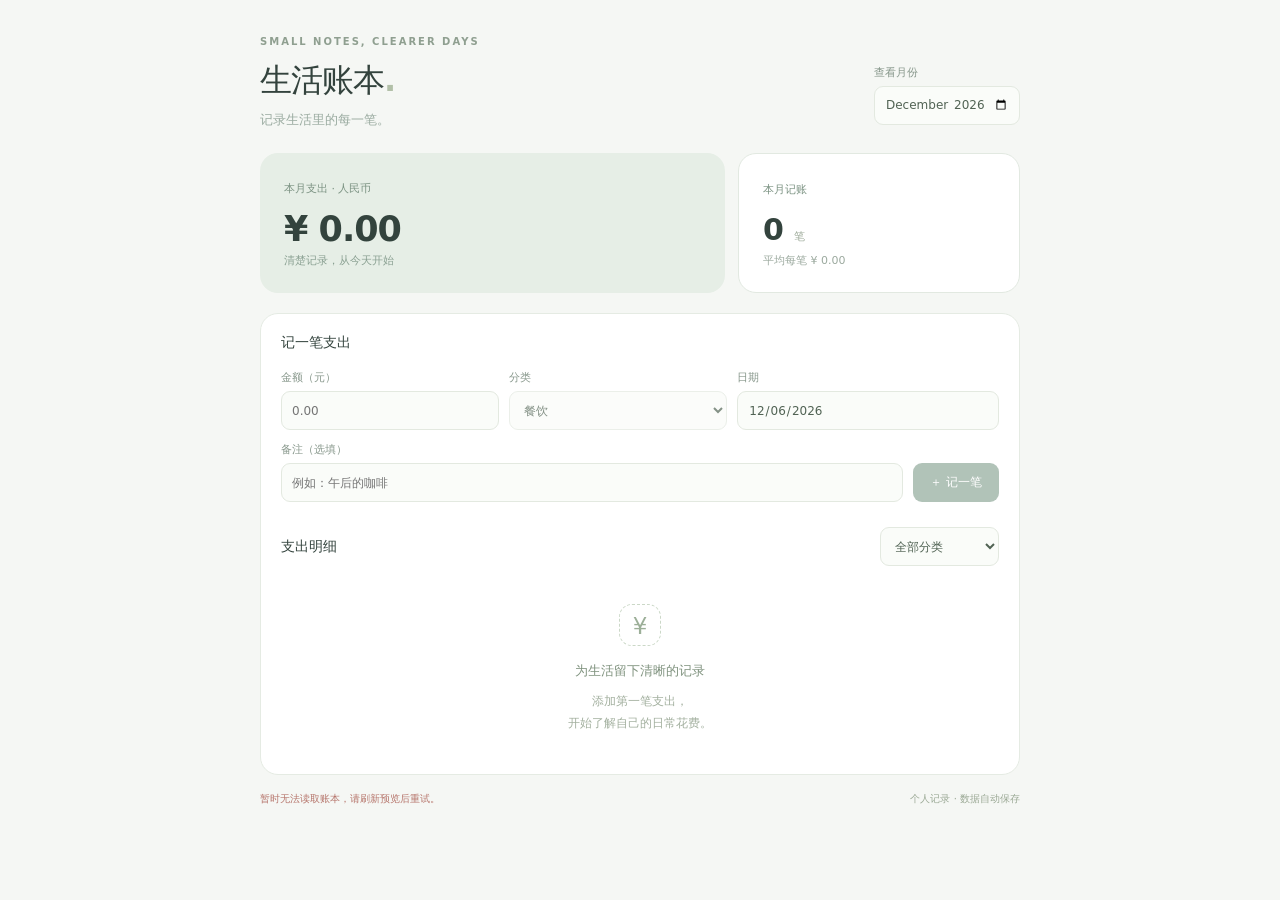
==== app/templates/expenses.html @ 15f4bcc0 "Prepare Atoms demo for GitHub and deployment" ====
<!doctype html>
<html lang="zh-CN"><head><meta charset="utf-8"><meta name="viewport" content="width=device-width,initial-scale=1"><title>生活账本</title>
<style>
:root{font-family:system-ui,-apple-system,BlinkMacSystemFont,"Segoe UI",sans-serif;color:#33433d;background:#f5f7f4;font-synthesis:none}*{box-sizing:border-box}body{margin:0;padding:36px 22px}main{max-width:760px;margin:auto}.eyebrow{font-size:10px;letter-spacing:2px;font-weight:650;color:#8f9f90}header{display:flex;align-items:center;justify-content:space-between;gap:14px}h1{font-size:32px;letter-spacing:-1px;margin:12px 0 8px;font-weight:630}header p{font-size:13px;color:#9aaba0;margin:0 0 24px}.month-picker{width:146px}.overview{display:grid;grid-template-columns:1.65fr 1fr;gap:13px;margin-bottom:20px}.balance{border-radius:18px;background:#e6eee6;padding:24px}.balance small,.summary small{font-size:11px;color:#7b9282}.money{font-size:35px;font-weight:560;letter-spacing:-1px;margin:13px 0 4px;overflow-wrap:anywhere}.balance p{margin:0;color:#8aa092;font-size:11px}.summary{border:1px solid #e2e9e1;border-radius:18px;background:#fff;padding:24px}.summary strong{font-size:30px;font-weight:550;display:block;margin:15px 0 6px}.summary p{font-size:11px;color:#9ba99e;margin:0}.card{background:white;border:1px solid #e5ebe3;border-radius:18px;padding:20px}h2{font-size:14px;font-weight:600;margin:0 0 18px}.form-row{display:grid;grid-template-columns:1fr 1fr 1.2fr;gap:10px}.note-row{display:flex;gap:10px;margin-top:12px;align-items:end}.note-row .field{flex:1;min-width:0}label{display:block;font-size:11px;color:#87978b;margin-bottom:6px}input,select{font:inherit;font-size:12px;background:#fafcf9;color:#516354;border:1px solid #e3e9e0;border-radius:9px;height:39px;padding:8px 10px;width:100%;min-width:0}button{font:inherit;font-size:12px;cursor:pointer;border:0;border-radius:9px;padding:11px 17px;background:#668874;color:white}button:disabled{opacity:.5;cursor:wait}button:focus-visible,input:focus-visible,select:focus-visible{outline:2px solid #95bca1;outline-offset:3px}.history{display:flex;align-items:center;justify-content:space-between;margin:25px 0 13px}.history h2{margin:0}.history select{width:119px}.records{list-style:none;padding:0;margin:0}.record{display:flex;align-items:center;gap:11px;padding:14px 0;border-bottom:1px solid #edf1ea}.record:last-child{border:0}.category-icon{width:35px;height:35px;flex:none;display:grid;place-items:center;border-radius:11px;background:#edf2e9;color:#84a085;font-size:12px}.record-body{flex:1;min-width:0}.record-title{font-size:13px;color:#57645a;overflow-wrap:anywhere}.record-meta{font-size:10px;color:#a5afa5;margin-top:5px}.record-amount{font-size:14px;color:#5f7564;white-space:nowrap;font-variant-numeric:tabular-nums}.remove{padding:6px 7px;background:transparent;color:#abb5aa;font-size:10px}.remove:hover{color:#b67871}.empty{text-align:center;padding:25px 12px 13px;color:#a3b09f;font-size:12px;line-height:1.9}.empty .glyph{display:grid;place-items:center;width:42px;height:42px;margin:0 auto 13px;font-size:23px;border:1px dashed #cbd8c7;border-radius:13px;color:#9caf98}.empty strong{font-weight:500;color:#7f927e;display:block;font-size:13px}.empty p{margin:6px 0}#notice{font-size:12px;color:#b37a69;margin:9px 0 0}footer{display:flex;justify-content:space-between;gap:8px;font-size:10px;color:#9ba995;margin:17px 0;flex-wrap:wrap}.error{color:#b6756b}#retry{font-size:10px;background:transparent;color:#aa7668;padding:0 4px}[hidden]{display:none!important}@media(max-width:500px){body{padding:24px 14px}h1{font-size:28px}.month-picker{width:125px}.overview{gap:9px}.balance,.summary{padding:19px 15px}.money{font-size:28px}.card{padding:16px}.form-row{grid-template-columns:1fr 1fr}.form-row .field:last-child{grid-column:1/-1}.record{gap:8px}.record-amount{font-size:12px}.remove{padding:5px}.category-icon{width:29px;height:29px}}
</style></head><body><main>
<header><div><div class="eyebrow">SMALL NOTES, CLEARER DAYS</div><h1>生活账本<span style="color:#b2c0a8">.</span></h1><p>记录生活里的每一笔。</p></div><div class="month-picker"><label for="month">查看月份</label><input id="month" type="month" aria-label="查看月份"></div></header>
<section class="overview" aria-label="月度统计"><div class="balance"><small>本月支出 · 人民币</small><div class="money" id="total">¥ 0.00</div><p id="summary-period">清楚记录，从今天开始</p></div><div class="summary"><small>本月记账</small><strong id="count">0 <span style="font-size:11px;color:#9daa99">笔</span></strong><p id="average">平均每笔 ¥ 0.00</p></div></section>
<section class="card"><h2>记一笔支出</h2><form id="expense-form"><div class="form-row"><div class="field"><label for="amount">金额（元）</label><input id="amount" type="number" min="0.01" max="999999.99" step="0.01" placeholder="0.00" required disabled></div><div class="field"><label for="category">分类</label><select id="category" disabled><option>餐饮</option><option>交通</option><option>购物</option><option>居住</option><option>娱乐</option><option>其他</option></select></div><div class="field"><label for="date">日期</label><input id="date" type="date" required disabled></div></div><div class="note-row"><div class="field"><label for="note">备注（选填）</label><input id="note" maxlength="80" placeholder="例如：午后的咖啡" disabled></div><button id="add" disabled>＋ 记一笔</button></div></form><p id="notice" role="alert"></p>
<div class="history"><h2>支出明细 <span id="filter-count" style="font-size:11px;font-weight:400;color:#a3afa0"></span></h2><select id="filter" aria-label="按分类筛选"><option value="all">全部分类</option><option>餐饮</option><option>交通</option><option>购物</option><option>居住</option><option>娱乐</option><option>其他</option></select></div><ul id="records" class="records" aria-label="支出记录"></ul><div id="empty" class="empty"><div class="glyph">¥</div><strong>为生活留下清晰的记录</strong><p>添加第一笔支出，<br>开始了解自己的日常花费。</p></div></section>
<footer><span><span id="status" role="status">正在准备你的账本…</span><button id="retry" hidden type="button">重试保存</button></span><span>个人记录 · 数据自动保存</span></footer>
</main><script>
document.addEventListener('DOMContentLoaded',async()=>{
  const $=selector=>document.querySelector(selector), categories=['餐饮','交通','购物','居住','娱乐','其他'];
  const day=date=>`${date.getFullYear()}-${String(date.getMonth()+1).padStart(2,'0')}-${String(date.getDate()).padStart(2,'0')}`;
  const money=cents=>(cents/100).toLocaleString('zh-CN',{minimumFractionDigits:2,maximumFractionDigits:2});
  let expenses=[], ready=false, saveQueue=Promise.resolve(), revision=0;
  $('#date').value=day(new Date()); $('#month').value=day(new Date()).slice(0,7);
  function setStatus(text,failed=false){$('#status').textContent=text;$('#status').classList.toggle('error',failed);$('#retry').hidden=!failed||!ready;}
  function persist(){
    const serialized=JSON.stringify({expenses}),current=++revision;setStatus('正在保存…');
    saveQueue=saveQueue.catch(()=>{}).then(()=>window.demoStorage.save(JSON.parse(serialized)));
    saveQueue.then(()=>{if(current===revision)setStatus('已自动保存');},()=>{if(current===revision)setStatus('更改尚未保存，请重试。',true);});
  }
  function validDate(value){
    if(typeof value!=='string'||!/^\d{4}-\d{2}-\d{2}$/.test(value))return false;
    const parsed=new Date(`${value}T12:00:00`);return Number.isFinite(parsed.getTime())&&day(parsed)===value;
  }
  function render(){
    const month=$('#month').value, category=$('#filter').value;
    const monthly=expenses.filter(e=>e.date.slice(0,7)===month), total=monthly.reduce((sum,e)=>sum+e.cents,0);
    $('#total').textContent=`¥ ${money(total)}`;$('#count').textContent=`${monthly.length} 笔`;$('#average').textContent=`平均每笔 ¥ ${money(monthly.length?Math.round(total/monthly.length):0)}`;
    $('#summary-period').textContent=month?`${month.replace('-',' 年 ')} 月 · 全部分类`:'请选择查看月份';
    const shown=monthly.filter(e=>category==='all'||e.category===category).sort((a,b)=>b.date.localeCompare(a.date)||b.created-a.created);
    $('#filter-count').textContent=category==='all'?'':`· ${category} ¥ ${money(shown.reduce((sum,e)=>sum+e.cents,0))}`;
    $('#records').replaceChildren();$('#empty').hidden=shown.length>0;
    $('#empty strong').textContent=category==='all'?'这个月还没有记录':`这个月还没有${category}支出`;
    $('#empty p').textContent=category==='all'?'记下第一笔支出，让每一笔都清清楚楚。':'可以切换分类查看其他记录。';
    for(const expense of shown){
      const li=document.createElement('li');li.className='record';
      const icon=document.createElement('div');icon.className='category-icon';icon.textContent=expense.category.slice(0,1);icon.setAttribute('aria-hidden','true');
      const body=document.createElement('div');body.className='record-body';
      const title=document.createElement('div');title.className='record-title';title.textContent=expense.note||expense.category;
      const meta=document.createElement('div');meta.className='record-meta';meta.textContent=`${expense.date} · ${expense.category}`;body.append(title,meta);
      const amount=document.createElement('div');amount.className='record-amount';amount.textContent=`− ¥ ${money(expense.cents)}`;
      const remove=document.createElement('button');remove.type='button';remove.className='remove';remove.textContent='删除';remove.setAttribute('aria-label',`删除 ${expense.date} ${expense.note||expense.category} ${money(expense.cents)} 元`);
      remove.addEventListener('click',()=>{expenses=expenses.filter(e=>e.id!==expense.id);$('#notice').textContent='';render();persist();});
      li.append(icon,body,amount,remove);$('#records').append(li);
    }
  }
  $('#expense-form').addEventListener('submit',event=>{
    event.preventDefault();if(!ready)return;
    const value=$('#amount').value.trim(),numeric=Number(value),date=$('#date').value,category=$('#category').value;
    // Convert the decimal string to integer cents to avoid repeated float errors.
    if(!/^\d+(?:\.\d{1,2})?$/.test(value)||!Number.isFinite(numeric)||numeric<=0||numeric>999999.99){$('#notice').textContent='请输入 0.01 至 999999.99 元之间的金额，最多两位小数。';return;}
    if(!validDate(date)||!categories.includes(category)){$('#notice').textContent='请选择有效的日期和分类。';return;}
    const [whole,fraction='']=value.split('.'),cents=Number(whole)*100+Number(fraction.padEnd(2,'0'));
    const next=[...expenses,{id:crypto.randomUUID(),cents,category,date,note:$('#note').value.trim(),created:Date.now()}];
    if(new TextEncoder().encode(JSON.stringify({expenses:next})).length>19000){$('#notice').textContent='账本空间已满，请先删除不再需要的记录。';return;}
    expenses=next;$('#month').value=date.slice(0,7);$('#filter').value='all';$('#amount').value='';$('#note').value='';$('#notice').textContent='';render();persist();$('#amount').focus();
  });
  $('#month').addEventListener('change',render);$('#filter').addEventListener('change',render);$('#retry').addEventListener('click',persist);
  try{
    const saved=await window.demoStorage.load();
    expenses=Array.isArray(saved?.expenses)?saved.expenses.filter(e=>e&&typeof e.id==='string'&&Number.isSafeInteger(e.cents)&&e.cents>0&&e.cents<=99999999&&validDate(e.date)&&categories.includes(e.category)).map(e=>({id:e.id,cents:e.cents,date:e.date,category:e.category,note:typeof e.note==='string'?e.note.slice(0,80):'',created:Number.isFinite(e.created)?e.created:0})):[];
    ready=true;document.querySelectorAll('#expense-form input,#expense-form select,#expense-form button').forEach(el=>el.disabled=false);setStatus('数据会自动保存');render();
  }catch(error){setStatus('暂时无法读取账本，请刷新预览后重试。',true);}
});
</script></body></html>
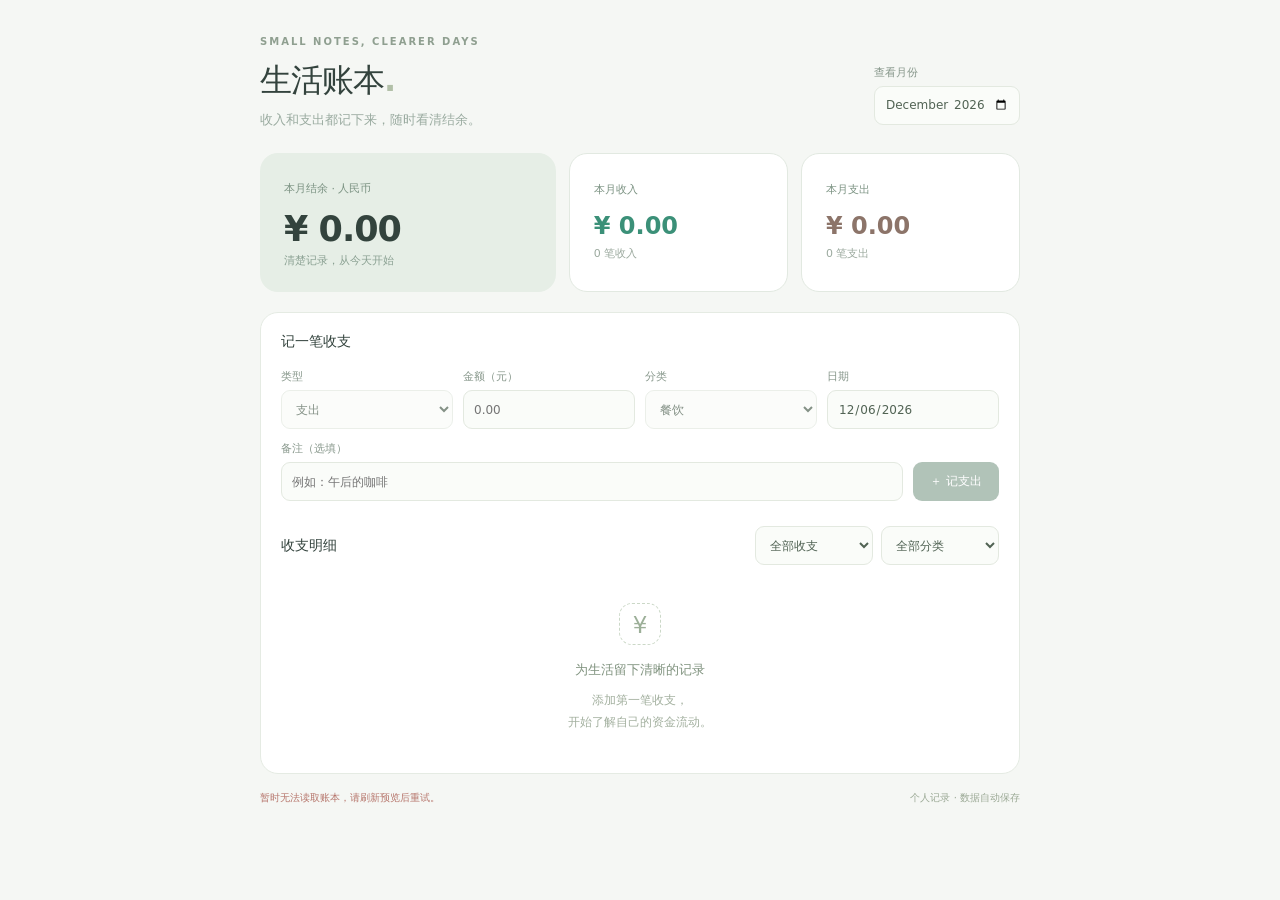
==== commit ed242b23: "Improve local templates and project cleanup" ====
--- a/app/templates/expenses.html
+++ b/app/templates/expenses.html
@@ -2,19 +2,32 @@
 <html lang="zh-CN"><head><meta charset="utf-8"><meta name="viewport" content="width=device-width,initial-scale=1"><title>生活账本</title>
 <style>
 :root{font-family:system-ui,-apple-system,BlinkMacSystemFont,"Segoe UI",sans-serif;color:#33433d;background:#f5f7f4;font-synthesis:none}*{box-sizing:border-box}body{margin:0;padding:36px 22px}main{max-width:760px;margin:auto}.eyebrow{font-size:10px;letter-spacing:2px;font-weight:650;color:#8f9f90}header{display:flex;align-items:center;justify-content:space-between;gap:14px}h1{font-size:32px;letter-spacing:-1px;margin:12px 0 8px;font-weight:630}header p{font-size:13px;color:#9aaba0;margin:0 0 24px}.month-picker{width:146px}.overview{display:grid;grid-template-columns:1.65fr 1fr;gap:13px;margin-bottom:20px}.balance{border-radius:18px;background:#e6eee6;padding:24px}.balance small,.summary small{font-size:11px;color:#7b9282}.money{font-size:35px;font-weight:560;letter-spacing:-1px;margin:13px 0 4px;overflow-wrap:anywhere}.balance p{margin:0;color:#8aa092;font-size:11px}.summary{border:1px solid #e2e9e1;border-radius:18px;background:#fff;padding:24px}.summary strong{font-size:30px;font-weight:550;display:block;margin:15px 0 6px}.summary p{font-size:11px;color:#9ba99e;margin:0}.card{background:white;border:1px solid #e5ebe3;border-radius:18px;padding:20px}h2{font-size:14px;font-weight:600;margin:0 0 18px}.form-row{display:grid;grid-template-columns:1fr 1fr 1.2fr;gap:10px}.note-row{display:flex;gap:10px;margin-top:12px;align-items:end}.note-row .field{flex:1;min-width:0}label{display:block;font-size:11px;color:#87978b;margin-bottom:6px}input,select{font:inherit;font-size:12px;background:#fafcf9;color:#516354;border:1px solid #e3e9e0;border-radius:9px;height:39px;padding:8px 10px;width:100%;min-width:0}button{font:inherit;font-size:12px;cursor:pointer;border:0;border-radius:9px;padding:11px 17px;background:#668874;color:white}button:disabled{opacity:.5;cursor:wait}button:focus-visible,input:focus-visible,select:focus-visible{outline:2px solid #95bca1;outline-offset:3px}.history{display:flex;align-items:center;justify-content:space-between;margin:25px 0 13px}.history h2{margin:0}.history select{width:119px}.records{list-style:none;padding:0;margin:0}.record{display:flex;align-items:center;gap:11px;padding:14px 0;border-bottom:1px solid #edf1ea}.record:last-child{border:0}.category-icon{width:35px;height:35px;flex:none;display:grid;place-items:center;border-radius:11px;background:#edf2e9;color:#84a085;font-size:12px}.record-body{flex:1;min-width:0}.record-title{font-size:13px;color:#57645a;overflow-wrap:anywhere}.record-meta{font-size:10px;color:#a5afa5;margin-top:5px}.record-amount{font-size:14px;color:#5f7564;white-space:nowrap;font-variant-numeric:tabular-nums}.remove{padding:6px 7px;background:transparent;color:#abb5aa;font-size:10px}.remove:hover{color:#b67871}.empty{text-align:center;padding:25px 12px 13px;color:#a3b09f;font-size:12px;line-height:1.9}.empty .glyph{display:grid;place-items:center;width:42px;height:42px;margin:0 auto 13px;font-size:23px;border:1px dashed #cbd8c7;border-radius:13px;color:#9caf98}.empty strong{font-weight:500;color:#7f927e;display:block;font-size:13px}.empty p{margin:6px 0}#notice{font-size:12px;color:#b37a69;margin:9px 0 0}footer{display:flex;justify-content:space-between;gap:8px;font-size:10px;color:#9ba995;margin:17px 0;flex-wrap:wrap}.error{color:#b6756b}#retry{font-size:10px;background:transparent;color:#aa7668;padding:0 4px}[hidden]{display:none!important}@media(max-width:500px){body{padding:24px 14px}h1{font-size:28px}.month-picker{width:125px}.overview{gap:9px}.balance,.summary{padding:19px 15px}.money{font-size:28px}.card{padding:16px}.form-row{grid-template-columns:1fr 1fr}.form-row .field:last-child{grid-column:1/-1}.record{gap:8px}.record-amount{font-size:12px}.remove{padding:5px}.category-icon{width:29px;height:29px}}
+</style><style>
+.overview{grid-template-columns:1.35fr 1fr 1fr}.summary strong{font-size:24px;white-space:nowrap;font-variant-numeric:tabular-nums}.summary.income strong{color:#3b9078}.summary.expense strong{color:#8c7469}.balance.negative .money{color:#b7766b}.form-row{grid-template-columns:repeat(4,minmax(0,1fr))}.history{gap:12px;flex-wrap:wrap}.history-filters{display:flex;gap:8px}.history-filters select{width:118px}.record.income .category-icon{background:#e4f2eb;color:#3b9078}.record.income .record-amount{color:#32856e}.record.expense .record-amount{color:#9b7167}
+@media(max-width:650px){.overview{grid-template-columns:repeat(2,minmax(0,1fr))}.overview .balance{grid-column:1/-1}.summary strong{font-size:21px}.history-filters{width:100%}.history-filters select{flex:1}.form-row{grid-template-columns:repeat(2,minmax(0,1fr))}.form-row .field:last-child{grid-column:auto}}
 </style></head><body><main>
-<header><div><div class="eyebrow">SMALL NOTES, CLEARER DAYS</div><h1>生活账本<span style="color:#b2c0a8">.</span></h1><p>记录生活里的每一笔。</p></div><div class="month-picker"><label for="month">查看月份</label><input id="month" type="month" aria-label="查看月份"></div></header>
-<section class="overview" aria-label="月度统计"><div class="balance"><small>本月支出 · 人民币</small><div class="money" id="total">¥ 0.00</div><p id="summary-period">清楚记录，从今天开始</p></div><div class="summary"><small>本月记账</small><strong id="count">0 <span style="font-size:11px;color:#9daa99">笔</span></strong><p id="average">平均每笔 ¥ 0.00</p></div></section>
-<section class="card"><h2>记一笔支出</h2><form id="expense-form"><div class="form-row"><div class="field"><label for="amount">金额（元）</label><input id="amount" type="number" min="0.01" max="999999.99" step="0.01" placeholder="0.00" required disabled></div><div class="field"><label for="category">分类</label><select id="category" disabled><option>餐饮</option><option>交通</option><option>购物</option><option>居住</option><option>娱乐</option><option>其他</option></select></div><div class="field"><label for="date">日期</label><input id="date" type="date" required disabled></div></div><div class="note-row"><div class="field"><label for="note">备注（选填）</label><input id="note" maxlength="80" placeholder="例如：午后的咖啡" disabled></div><button id="add" disabled>＋ 记一笔</button></div></form><p id="notice" role="alert"></p>
-<div class="history"><h2>支出明细 <span id="filter-count" style="font-size:11px;font-weight:400;color:#a3afa0"></span></h2><select id="filter" aria-label="按分类筛选"><option value="all">全部分类</option><option>餐饮</option><option>交通</option><option>购物</option><option>居住</option><option>娱乐</option><option>其他</option></select></div><ul id="records" class="records" aria-label="支出记录"></ul><div id="empty" class="empty"><div class="glyph">¥</div><strong>为生活留下清晰的记录</strong><p>添加第一笔支出，<br>开始了解自己的日常花费。</p></div></section>
+<header><div><div class="eyebrow">SMALL NOTES, CLEARER DAYS</div><h1>生活账本<span style="color:#b2c0a8">.</span></h1><p>收入和支出都记下来，随时看清结余。</p></div><div class="month-picker"><label for="month">查看月份</label><input id="month" type="month" aria-label="查看月份"></div></header>
+<section class="overview" aria-label="月度统计"><div class="balance" id="balance-card"><small>本月结余 · 人民币</small><div class="money" id="net-total">¥ 0.00</div><p id="summary-period">清楚记录，从今天开始</p></div><div class="summary income"><small>本月收入</small><strong id="income-total">¥ 0.00</strong><p id="income-count">0 笔收入</p></div><div class="summary expense"><small>本月支出</small><strong id="total">¥ 0.00</strong><p id="expense-count">0 笔支出</p></div></section>
+<section class="card"><h2>记一笔收支</h2><form id="expense-form"><div class="form-row"><div class="field"><label for="kind">类型</label><select id="kind" disabled><option value="expense">支出</option><option value="income">收入</option></select></div><div class="field"><label for="amount">金额（元）</label><input id="amount" type="number" min="0.01" max="999999.99" step="0.01" placeholder="0.00" required disabled></div><div class="field"><label for="category">分类</label><select id="category" disabled><option>餐饮</option><option>交通</option><option>购物</option><option>居住</option><option>娱乐</option><option>其他</option></select></div><div class="field"><label for="date">日期</label><input id="date" type="date" required disabled></div></div><div class="note-row"><div class="field"><label for="note">备注（选填）</label><input id="note" maxlength="80" placeholder="例如：午后的咖啡" disabled></div><button id="add" disabled>＋ 记一笔</button></div></form><p id="notice" role="alert"></p>
+<div class="history"><h2>收支明细 <span id="filter-count" style="font-size:11px;font-weight:400;color:#a3afa0"></span></h2><div class="history-filters"><select id="type-filter" aria-label="按收支类型筛选"><option value="all">全部收支</option><option value="income">仅看收入</option><option value="expense">仅看支出</option></select><select id="filter" aria-label="按分类筛选"><option value="all">全部分类</option><option>餐饮</option><option>交通</option><option>购物</option><option>居住</option><option>娱乐</option><option>工资</option><option>奖金</option><option>兼职</option><option>投资</option><option>退款</option><option>其他</option></select></div></div><ul id="records" class="records" aria-label="收支记录"></ul><div id="empty" class="empty"><div class="glyph">¥</div><strong>为生活留下清晰的记录</strong><p>添加第一笔收支，<br>开始了解自己的资金流动。</p></div></section>
 <footer><span><span id="status" role="status">正在准备你的账本…</span><button id="retry" hidden type="button">重试保存</button></span><span>个人记录 · 数据自动保存</span></footer>
 </main><script>
 document.addEventListener('DOMContentLoaded',async()=>{
-  const $=selector=>document.querySelector(selector), categories=['餐饮','交通','购物','居住','娱乐','其他'];
+  const $=selector=>document.querySelector(selector);
+  const categories={expense:['餐饮','交通','购物','居住','娱乐','其他'],income:['工资','奖金','兼职','投资','退款','其他']};
   const day=date=>`${date.getFullYear()}-${String(date.getMonth()+1).padStart(2,'0')}-${String(date.getDate()).padStart(2,'0')}`;
   const money=cents=>(cents/100).toLocaleString('zh-CN',{minimumFractionDigits:2,maximumFractionDigits:2});
   let expenses=[], ready=false, saveQueue=Promise.resolve(), revision=0;
   $('#date').value=day(new Date()); $('#month').value=day(new Date()).slice(0,7);
+  $('#kind').value='expense'; $('#type-filter').value='all'; $('#filter').value='all';
+  function updateCategoryOptions(){
+    const kind=$('#kind').value==='income'?'income':'expense', select=$('#category');
+    const previous=select.value;
+    select.replaceChildren(...categories[kind].map(label=>{const option=document.createElement('option');option.value=label;option.textContent=label;return option;}));
+    select.value=categories[kind].includes(previous)?previous:categories[kind][0];
+    $('#add').textContent=kind==='income'?'＋ 记收入':'＋ 记支出';
+  }
+  updateCategoryOptions();
   function setStatus(text,failed=false){$('#status').textContent=text;$('#status').classList.toggle('error',failed);$('#retry').hidden=!failed||!ready;}
   function persist(){
     const serialized=JSON.stringify({expenses}),current=++revision;setStatus('正在保存…');
@@ -26,22 +39,27 @@
     const parsed=new Date(`${value}T12:00:00`);return Number.isFinite(parsed.getTime())&&day(parsed)===value;
   }
   function render(){
-    const month=$('#month').value, category=$('#filter').value;
-    const monthly=expenses.filter(e=>e.date.slice(0,7)===month), total=monthly.reduce((sum,e)=>sum+e.cents,0);
-    $('#total').textContent=`¥ ${money(total)}`;$('#count').textContent=`${monthly.length} 笔`;$('#average').textContent=`平均每笔 ¥ ${money(monthly.length?Math.round(total/monthly.length):0)}`;
-    $('#summary-period').textContent=month?`${month.replace('-',' 年 ')} 月 · 全部分类`:'请选择查看月份';
-    const shown=monthly.filter(e=>category==='all'||e.category===category).sort((a,b)=>b.date.localeCompare(a.date)||b.created-a.created);
-    $('#filter-count').textContent=category==='all'?'':`· ${category} ¥ ${money(shown.reduce((sum,e)=>sum+e.cents,0))}`;
+    const month=$('#month').value, category=$('#filter').value, type=$('#type-filter').value;
+    const monthly=expenses.filter(e=>e.date.slice(0,7)===month);
+    const income=monthly.filter(e=>e.type==='income'),outgo=monthly.filter(e=>e.type==='expense');
+    const incomeTotal=income.reduce((sum,e)=>sum+e.cents,0),expenseTotal=outgo.reduce((sum,e)=>sum+e.cents,0),net=incomeTotal-expenseTotal;
+    $('#net-total').textContent=`${net<0?'− ':''}¥ ${money(Math.abs(net))}`;
+    $('#balance-card').classList.toggle('negative',net<0);
+    $('#income-total').textContent=`¥ ${money(incomeTotal)}`;$('#income-count').textContent=`${income.length} 笔收入`;
+    $('#total').textContent=`¥ ${money(expenseTotal)}`;$('#expense-count').textContent=`${outgo.length} 笔支出`;
+    $('#summary-period').textContent=month?`${month.replace('-',' 年 ')} 月 · ${monthly.length} 笔记录`:'请选择查看月份';
+    const shown=monthly.filter(e=>(type==='all'||e.type===type)&&(category==='all'||e.category===category)).sort((a,b)=>b.date.localeCompare(a.date)||b.created-a.created);
+    $('#filter-count').textContent=(type==='all'&&category==='all')?'':`· ${shown.length} 笔`;
     $('#records').replaceChildren();$('#empty').hidden=shown.length>0;
-    $('#empty strong').textContent=category==='all'?'这个月还没有记录':`这个月还没有${category}支出`;
-    $('#empty p').textContent=category==='all'?'记下第一笔支出，让每一笔都清清楚楚。':'可以切换分类查看其他记录。';
+    $('#empty strong').textContent=(type==='all'&&category==='all')?'这个月还没有记录':'没有符合筛选条件的记录';
+    $('#empty p').textContent=(type==='all'&&category==='all')?'记下第一笔收支，让每一笔都清清楚楚。':'可以切换类型或分类查看其他记录。';
     for(const expense of shown){
-      const li=document.createElement('li');li.className='record';
+      const li=document.createElement('li');li.className=`record ${expense.type}`;
       const icon=document.createElement('div');icon.className='category-icon';icon.textContent=expense.category.slice(0,1);icon.setAttribute('aria-hidden','true');
       const body=document.createElement('div');body.className='record-body';
       const title=document.createElement('div');title.className='record-title';title.textContent=expense.note||expense.category;
-      const meta=document.createElement('div');meta.className='record-meta';meta.textContent=`${expense.date} · ${expense.category}`;body.append(title,meta);
-      const amount=document.createElement('div');amount.className='record-amount';amount.textContent=`− ¥ ${money(expense.cents)}`;
+      const meta=document.createElement('div');meta.className='record-meta';meta.textContent=`${expense.date} · ${expense.type==='income'?'收入':'支出'} · ${expense.category}`;body.append(title,meta);
+      const amount=document.createElement('div');amount.className='record-amount';amount.textContent=`${expense.type==='income'?'+':'−'} ¥ ${money(expense.cents)}`;
       const remove=document.createElement('button');remove.type='button';remove.className='remove';remove.textContent='删除';remove.setAttribute('aria-label',`删除 ${expense.date} ${expense.note||expense.category} ${money(expense.cents)} 元`);
       remove.addEventListener('click',()=>{expenses=expenses.filter(e=>e.id!==expense.id);$('#notice').textContent='';render();persist();});
       li.append(icon,body,amount,remove);$('#records').append(li);
@@ -49,19 +67,19 @@
   }
   $('#expense-form').addEventListener('submit',event=>{
     event.preventDefault();if(!ready)return;
-    const value=$('#amount').value.trim(),numeric=Number(value),date=$('#date').value,category=$('#category').value;
+    const value=$('#amount').value.trim(),numeric=Number(value),date=$('#date').value,category=$('#category').value,type=$('#kind').value;
     // Convert the decimal string to integer cents to avoid repeated float errors.
     if(!/^\d+(?:\.\d{1,2})?$/.test(value)||!Number.isFinite(numeric)||numeric<=0||numeric>999999.99){$('#notice').textContent='请输入 0.01 至 999999.99 元之间的金额，最多两位小数。';return;}
-    if(!validDate(date)||!categories.includes(category)){$('#notice').textContent='请选择有效的日期和分类。';return;}
+    if(!validDate(date)||!categories[type]?.includes(category)){$('#notice').textContent='请选择有效的日期和分类。';return;}
     const [whole,fraction='']=value.split('.'),cents=Number(whole)*100+Number(fraction.padEnd(2,'0'));
-    const next=[...expenses,{id:crypto.randomUUID(),cents,category,date,note:$('#note').value.trim(),created:Date.now()}];
+    const next=[...expenses,{id:crypto.randomUUID(),cents,category,date,note:$('#note').value.trim(),created:Date.now(),type}];
     if(new TextEncoder().encode(JSON.stringify({expenses:next})).length>19000){$('#notice').textContent='账本空间已满，请先删除不再需要的记录。';return;}
-    expenses=next;$('#month').value=date.slice(0,7);$('#filter').value='all';$('#amount').value='';$('#note').value='';$('#notice').textContent='';render();persist();$('#amount').focus();
+    expenses=next;$('#month').value=date.slice(0,7);$('#filter').value='all';$('#type-filter').value='all';$('#amount').value='';$('#note').value='';$('#notice').textContent='';render();persist();$('#amount').focus();
   });
-  $('#month').addEventListener('change',render);$('#filter').addEventListener('change',render);$('#retry').addEventListener('click',persist);
+  $('#month').addEventListener('change',render);$('#filter').addEventListener('change',render);$('#type-filter').addEventListener('change',render);$('#kind').addEventListener('change',updateCategoryOptions);$('#retry').addEventListener('click',persist);
   try{
     const saved=await window.demoStorage.load();
-    expenses=Array.isArray(saved?.expenses)?saved.expenses.filter(e=>e&&typeof e.id==='string'&&Number.isSafeInteger(e.cents)&&e.cents>0&&e.cents<=99999999&&validDate(e.date)&&categories.includes(e.category)).map(e=>({id:e.id,cents:e.cents,date:e.date,category:e.category,note:typeof e.note==='string'?e.note.slice(0,80):'',created:Number.isFinite(e.created)?e.created:0})):[];
+    expenses=Array.isArray(saved?.expenses)?saved.expenses.filter(e=>e&&typeof e.id==='string'&&Number.isSafeInteger(e.cents)&&e.cents>0&&e.cents<=99999999&&validDate(e.date)&&categories[e.type||'expense']?.includes(e.category)).map(e=>({id:e.id,cents:e.cents,date:e.date,category:e.category,note:typeof e.note==='string'?e.note.slice(0,80):'',created:Number.isFinite(e.created)?e.created:0,type:e.type||'expense'})):[];
     ready=true;document.querySelectorAll('#expense-form input,#expense-form select,#expense-form button').forEach(el=>el.disabled=false);setStatus('数据会自动保存');render();
   }catch(error){setStatus('暂时无法读取账本，请刷新预览后重试。',true);}
 });
